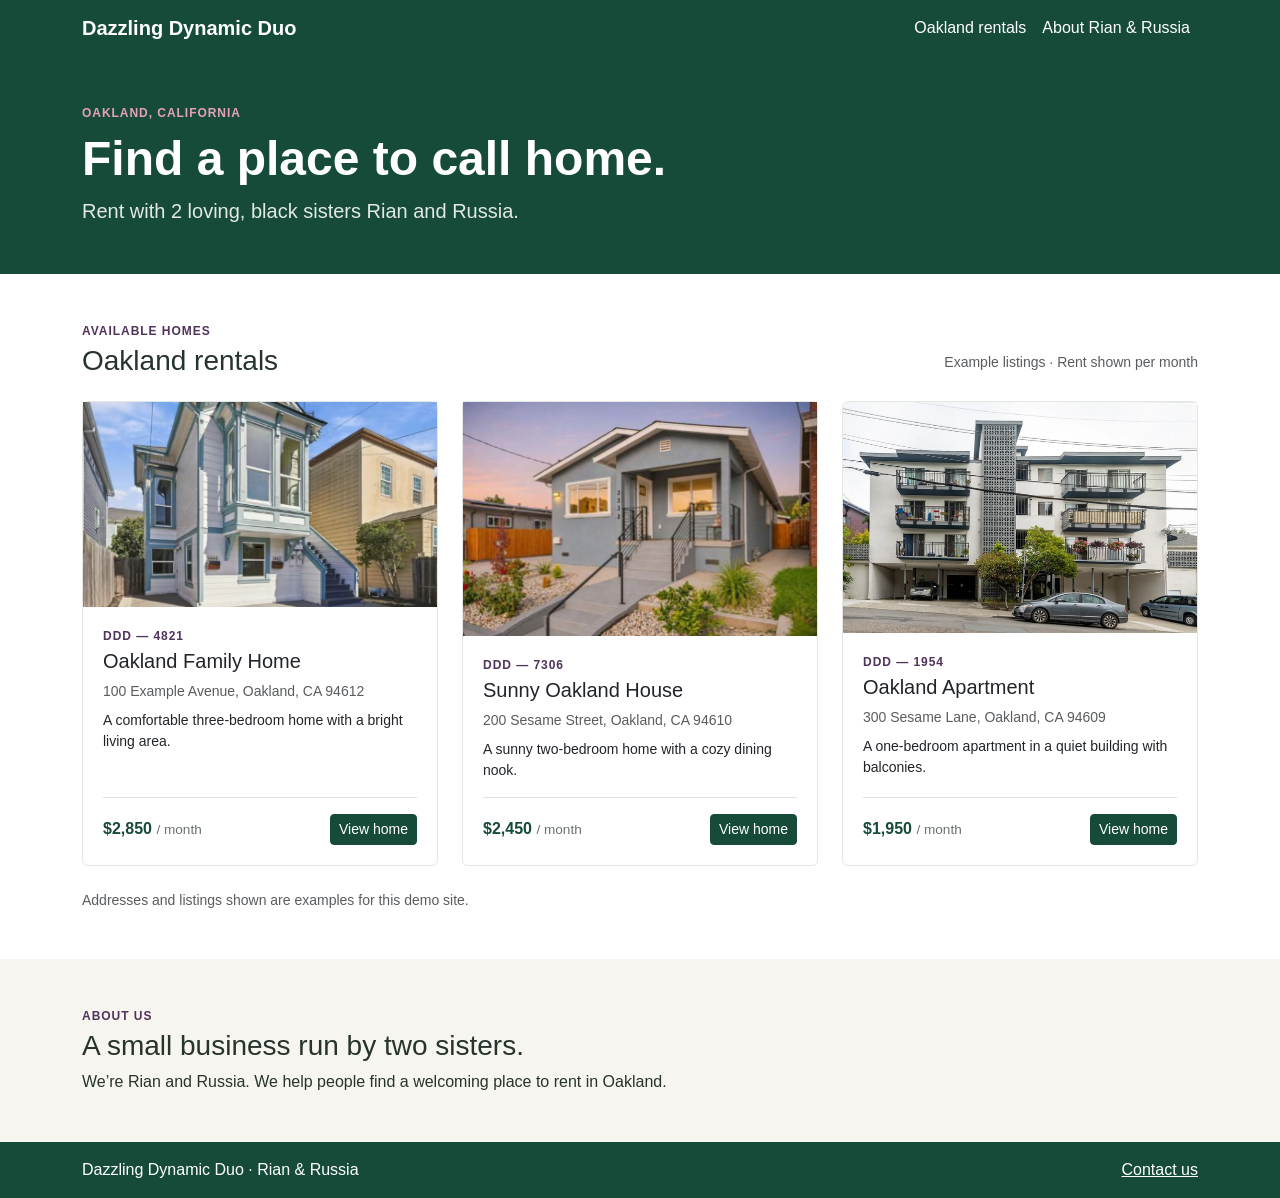
==== index.html @ 0c5ea636 "first draft" ====
<!doctype html>
<html lang="en">
<head>
  <meta charset="utf-8">
  <meta name="viewport" content="width=device-width, initial-scale=1">
  <title>Dazzling Dynamic Duo | Oakland Homes for Rent</title>
  <link href="https://cdn.jsdelivr.net/npm/bootstrap@5.3.3/dist/css/bootstrap.min.css" rel="stylesheet">
  <link rel="stylesheet" href="style.css">
</head>
<body>
  <nav class="navbar navbar-expand-lg navbar-dark site-nav">
    <div class="container">
      <a class="navbar-brand fw-bold" href="index.html">Dazzling Dynamic Duo</a>
      <button class="navbar-toggler" type="button" data-bs-toggle="collapse" data-bs-target="#mainNav" aria-controls="mainNav" aria-expanded="false" aria-label="Toggle navigation"><span class="navbar-toggler-icon"></span></button>
      <div class="collapse navbar-collapse" id="mainNav">
        <div class="navbar-nav ms-auto">
          <a class="nav-link" href="#homes">Oakland rentals</a>
          <a class="nav-link" href="#about">About Rian &amp; Russia</a>
        </div>
      </div>
    </div>
  </nav>

  <main>
    <header class="intro">
      <div class="container py-5">
        <p class="eyebrow mb-2">OAKLAND, CALIFORNIA</p>
        <h1 class="display-5 fw-bold">Find a place to call home.</h1>
        <p class="lead mb-0">Rent with 2 loving, black sisters Rian and Russia.</p>
      </div>
    </header>

    <section class="container py-5" id="homes">
      <div class="d-flex flex-wrap justify-content-between align-items-end gap-2 mb-4">
        <div><p class="eyebrow mb-1">AVAILABLE HOMES</p><h2 class="h3 mb-0">Oakland rentals</h2></div>
        <p class="small text-muted mb-1">Example listings · Rent shown per month</p>
      </div>
      <div class="row g-4">
        <article class="col-md-6 col-lg-4">
          <div class="card listing-card h-100">
            <div class="home-photo"><img src="assets/property-4821.png" alt="Oakland two-story house with exterior stairs"></div>
            <div class="card-body d-flex flex-column">
              <p class="eyebrow mb-1">DDD — 4821</p>
              <h3 class="h5">Oakland Family Home</h3>
              <p class="text-muted small mb-2">100 Example Avenue, Oakland, CA 94612</p>
              <p class="small">A comfortable three-bedroom home with a bright living area.</p>
              <div class="d-flex justify-content-between align-items-center mt-auto pt-3 border-top">
                <strong class="rent">$2,850 <span>/ month</span></strong>
                <a class="btn btn-primary btn-sm" href="property-4821.html">View home</a>
              </div>
            </div>
          </div>
        </article>
        <article class="col-md-6 col-lg-4">
          <div class="card listing-card h-100">
            <div class="home-photo"><img src="assets/property-7306.png" alt="Oakland single-story home with a front porch"></div>
            <div class="card-body d-flex flex-column">
              <p class="eyebrow mb-1">DDD — 7306</p>
              <h3 class="h5">Sunny Oakland House</h3>
              <p class="text-muted small mb-2">200 Sesame Street, Oakland, CA 94610</p>
              <p class="small">A sunny two-bedroom home with a cozy dining nook.</p>
              <div class="d-flex justify-content-between align-items-center mt-auto pt-3 border-top">
                <strong class="rent">$2,450 <span>/ month</span></strong>
                <a class="btn btn-primary btn-sm" href="property-7306.html">View home</a>
              </div>
            </div>
          </div>
        </article>
        <article class="col-md-6 col-lg-4">
          <div class="card listing-card h-100">
            <div class="home-photo"><img src="assets/property-1954.png" alt="Oakland apartment building with balconies"></div>
            <div class="card-body d-flex flex-column">
              <p class="eyebrow mb-1">DDD — 1954</p>
              <h3 class="h5">Oakland Apartment</h3>
              <p class="text-muted small mb-2">300 Sesame Lane, Oakland, CA 94609</p>
              <p class="small">A one-bedroom apartment in a quiet building with balconies.
              </p>
              <div class="d-flex justify-content-between align-items-center mt-auto pt-3 border-top">
                <strong class="rent">$1,950 <span>/ month</span></strong>
                <a class="btn btn-primary btn-sm" href="property-1954.html">View home</a>
              </div>
            </div>
          </div>
        </article>
      </div>
      <p class="small text-muted mt-4 mb-0">Addresses and listings shown are examples for this demo site.</p>
    </section>

    <section class="about-section py-5" id="about">
      <div class="container">
        <p class="eyebrow mb-1">ABOUT US</p>
        <h2 class="h3">A small business run by two sisters.</h2>
        <p class="mb-0">We’re Rian and Russia. We help people find a welcoming place to rent in Oakland.</p>
      </div>
    </section>
  </main>

  <footer class="site-footer py-3">
    <div class="container d-flex flex-wrap justify-content-between gap-2">
      <span>Dazzling Dynamic Duo · Rian &amp; Russia</span>
      <a href="mailto:hello@dazzlingdynamicduo.com">Contact us</a>
    </div>
  </footer>
  <script src="https://cdn.jsdelivr.net/npm/bootstrap@5.3.3/dist/js/bootstrap.bundle.min.js"></script>
</body>
</html>
---- style.css ----
:root {
  --forest: #164b3a;
  --plum: #50335b;
  --pink: #e6a2b5;
  --cream: #f7f5ef;
}

body {
  color: #27332d;
  font-family: Arial, Helvetica, sans-serif;
}

.site-nav {
  background: var(--forest);
}

.site-nav .navbar-brand,
.site-nav .nav-link {
  color: #fff;
}

.intro {
  color: #fff;
  background: var(--forest);
}

.intro .lead {
  color: #e2e9e3;
}

.eyebrow {
  color: var(--plum);
  font-size: .75rem;
  font-weight: 700;
  letter-spacing: .08em;
  text-transform: uppercase;
}

.intro .eyebrow {
  color: var(--pink);
}

.listing-card {
  border-color: #e4e6e1;
}

.listing-card .card-body {
  padding: 1.25rem;
}

.home-photo {
  display: grid;
  min-height: 205px;
  place-items: center;
  overflow: hidden;
  color: var(--forest);
  background: linear-gradient(135deg, #e8eee8, #f3e8ec);
  font-size: .9rem;
  font-weight: 700;
}

.home-photo img {
  display: block;
  width: 100%;
  height: 100%;
  min-height: inherit;
  object-fit: cover;
}

.home-photo-large {
  min-height: 340px;
}

.rent {
  color: var(--forest);
  white-space: nowrap;
}

.rent span {
  color: #68736c;
  font-size: .85rem;
  font-weight: 400;
}

.btn-primary {
  border-color: var(--forest);
  background: var(--forest);
}

.btn-primary:hover,
.btn-primary:focus {
  border-color: #10392c;
  background: #10392c;
}

.about-section {
  background: var(--cream);
}

.home-facts {
  display: flex;
  flex-wrap: wrap;
  gap: .6rem 1.5rem;
  padding-left: 1.1rem;
}

.inquiry-card {
  padding: 1.25rem;
  border: 1px solid #e4e6e1;
  border-top: 4px solid var(--pink);
  border-radius: .4rem;
}

.form-note {
  color: var(--forest);
  font-size: .85rem;
}

.site-footer {
  color: #fff;
  background: var(--forest);
}

.site-footer a {
  color: #fff;
}

@media (max-width: 575.98px) {
  .home-photo-large {
    min-height: 230px;
  }
}
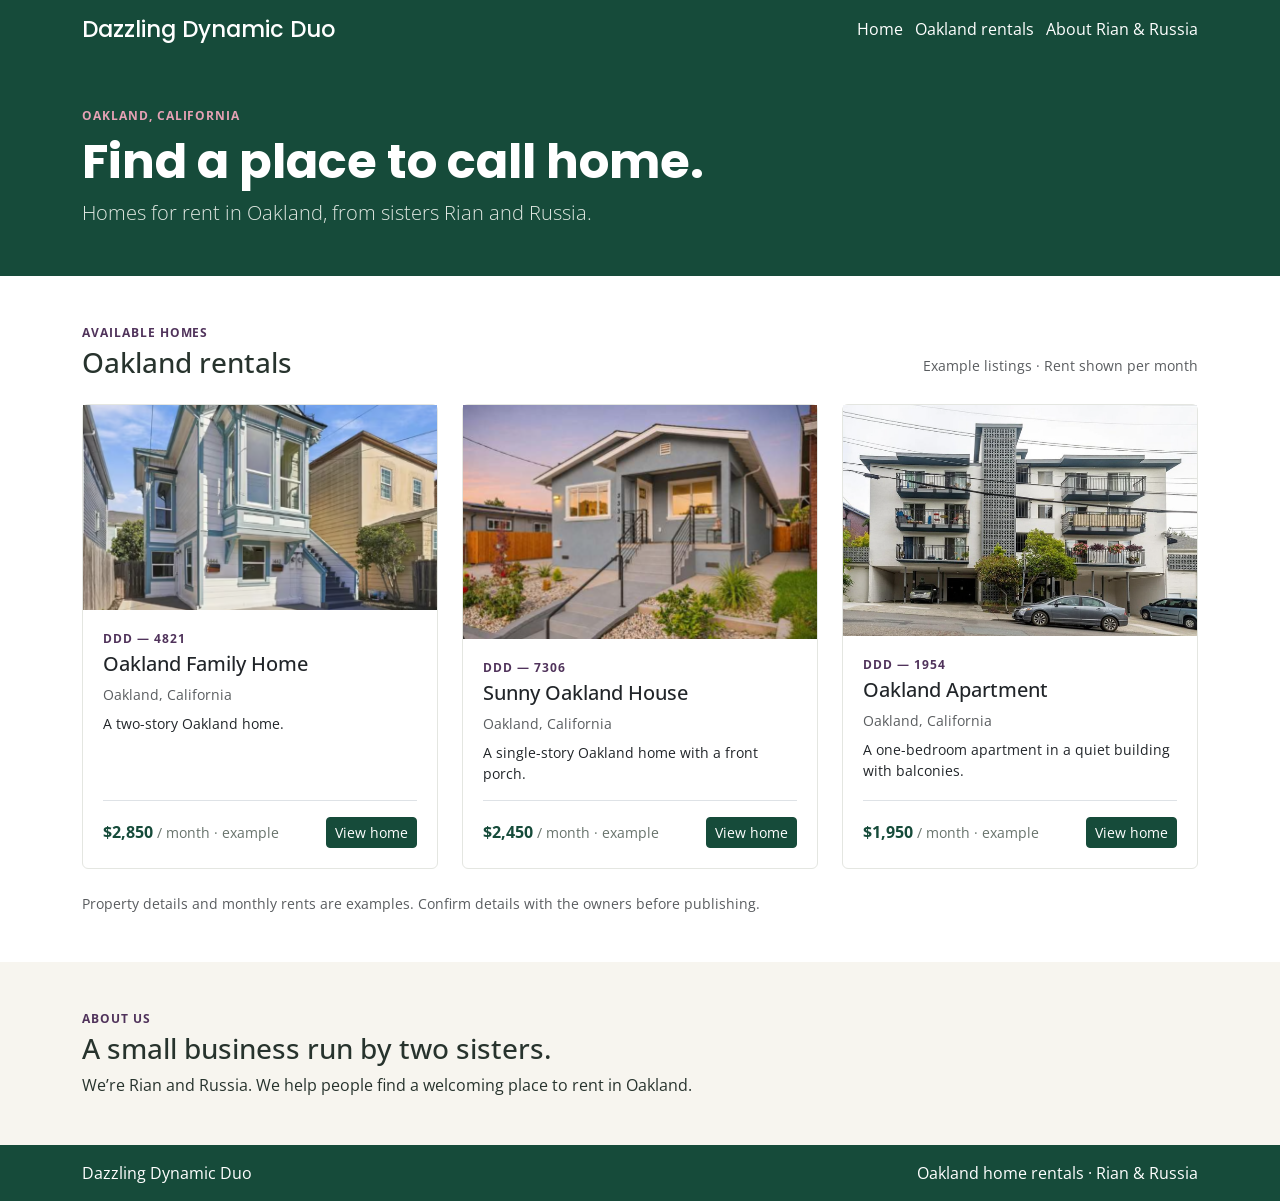
==== commit 258ee200: "first draft" ====
--- a/index.html
+++ b/index.html
@@ -4,29 +4,28 @@
   <meta charset="utf-8">
   <meta name="viewport" content="width=device-width, initial-scale=1">
   <title>Dazzling Dynamic Duo | Oakland Homes for Rent</title>
+  <link href="https://fonts.googleapis.com/css2?family=Open+Sans:wght@400;600;700&family=Poppins:wght@400;600;700&display=swap" rel="stylesheet">
   <link href="https://cdn.jsdelivr.net/npm/bootstrap@5.3.3/dist/css/bootstrap.min.css" rel="stylesheet">
   <link rel="stylesheet" href="style.css">
 </head>
 <body>
-  <nav class="navbar navbar-expand-lg navbar-dark site-nav">
+  <header class="site-header">
     <div class="container">
-      <a class="navbar-brand fw-bold" href="index.html">Dazzling Dynamic Duo</a>
-      <button class="navbar-toggler" type="button" data-bs-toggle="collapse" data-bs-target="#mainNav" aria-controls="mainNav" aria-expanded="false" aria-label="Toggle navigation"><span class="navbar-toggler-icon"></span></button>
-      <div class="collapse navbar-collapse" id="mainNav">
-        <div class="navbar-nav ms-auto">
-          <a class="nav-link" href="#homes">Oakland rentals</a>
-          <a class="nav-link" href="#about">About Rian &amp; Russia</a>
-        </div>
-      </div>
+      <h1 id="site-title"><a href="index.html">Dazzling Dynamic Duo</a></h1>
+      <nav aria-label="Main navigation">
+        <a href="index.html" class="nav-link">Home</a>
+        <a href="index.html#homes" class="nav-link">Oakland rentals</a>
+        <a href="index.html#about" class="nav-link">About Rian &amp; Russia</a>
+      </nav>
     </div>
-  </nav>
+  </header>
 
   <main>
     <header class="intro">
       <div class="container py-5">
         <p class="eyebrow mb-2">OAKLAND, CALIFORNIA</p>
         <h1 class="display-5 fw-bold">Find a place to call home.</h1>
-        <p class="lead mb-0">Rent with 2 loving, black sisters Rian and Russia.</p>
+        <p class="lead mb-0">Homes for rent in Oakland, from sisters Rian and Russia.</p>
       </div>
     </header>
 
@@ -42,10 +41,10 @@
             <div class="card-body d-flex flex-column">
               <p class="eyebrow mb-1">DDD — 4821</p>
               <h3 class="h5">Oakland Family Home</h3>
-              <p class="text-muted small mb-2">100 Example Avenue, Oakland, CA 94612</p>
-              <p class="small">A comfortable three-bedroom home with a bright living area.</p>
+              <p class="text-muted small mb-2">Oakland, California</p>
+              <p class="small">A two-story Oakland home.</p>
               <div class="d-flex justify-content-between align-items-center mt-auto pt-3 border-top">
-                <strong class="rent">$2,850 <span>/ month</span></strong>
+                <strong class="rent">$2,850 <span>/ month · example</span></strong>
                 <a class="btn btn-primary btn-sm" href="property-4821.html">View home</a>
               </div>
             </div>
@@ -57,10 +56,10 @@
             <div class="card-body d-flex flex-column">
               <p class="eyebrow mb-1">DDD — 7306</p>
               <h3 class="h5">Sunny Oakland House</h3>
-              <p class="text-muted small mb-2">200 Sesame Street, Oakland, CA 94610</p>
-              <p class="small">A sunny two-bedroom home with a cozy dining nook.</p>
+              <p class="text-muted small mb-2">Oakland, California</p>
+              <p class="small">A single-story Oakland home with a front porch.</p>
               <div class="d-flex justify-content-between align-items-center mt-auto pt-3 border-top">
-                <strong class="rent">$2,450 <span>/ month</span></strong>
+                <strong class="rent">$2,450 <span>/ month · example</span></strong>
                 <a class="btn btn-primary btn-sm" href="property-7306.html">View home</a>
               </div>
             </div>
@@ -72,18 +71,18 @@
             <div class="card-body d-flex flex-column">
               <p class="eyebrow mb-1">DDD — 1954</p>
               <h3 class="h5">Oakland Apartment</h3>
-              <p class="text-muted small mb-2">300 Sesame Lane, Oakland, CA 94609</p>
+              <p class="text-muted small mb-2">Oakland, California</p>
               <p class="small">A one-bedroom apartment in a quiet building with balconies.
               </p>
               <div class="d-flex justify-content-between align-items-center mt-auto pt-3 border-top">
-                <strong class="rent">$1,950 <span>/ month</span></strong>
+                <strong class="rent">$1,950 <span>/ month · example</span></strong>
                 <a class="btn btn-primary btn-sm" href="property-1954.html">View home</a>
               </div>
             </div>
           </div>
         </article>
       </div>
-      <p class="small text-muted mt-4 mb-0">Addresses and listings shown are examples for this demo site.</p>
+      <p class="small text-muted mt-4 mb-0">Property details and monthly rents are examples. Confirm details with the owners before publishing.</p>
     </section>
 
     <section class="about-section py-5" id="about">
@@ -95,12 +94,7 @@
     </section>
   </main>
 
-  <footer class="site-footer py-3">
-    <div class="container d-flex flex-wrap justify-content-between gap-2">
-      <span>Dazzling Dynamic Duo · Rian &amp; Russia</span>
-      <a href="mailto:hello@dazzlingdynamicduo.com">Contact us</a>
-    </div>
-  </footer>
+  <footer class="site-footer py-3"><div class="container d-flex flex-wrap justify-content-between gap-2"><a href="index.html">Dazzling Dynamic Duo</a><span>Oakland home rentals · Rian &amp; Russia</span></div></footer>
   <script src="https://cdn.jsdelivr.net/npm/bootstrap@5.3.3/dist/js/bootstrap.bundle.min.js"></script>
 </body>
 </html>
--- a/style.css
+++ b/style.css
@@ -7,16 +7,46 @@
 
 body {
   color: #27332d;
-  font-family: Arial, Helvetica, sans-serif;
+  font-family: "Open Sans", sans-serif;
 }
 
-.site-nav {
+h1 {
+  font-family: "Poppins", sans-serif;
+}
+
+.site-header {
+  padding: 1rem 0;
   background: var(--forest);
 }
 
-.site-nav .navbar-brand,
-.site-nav .nav-link {
+.site-header .container {
+  display: flex;
+  flex-wrap: wrap;
+  align-items: center;
+  justify-content: space-between;
+  gap: .75rem 2rem;
+}
+
+#site-title {
+  margin: 0;
+  font-size: 1.4rem;
+}
+
+#site-title a,
+.site-header .nav-link {
   color: #fff;
+  text-decoration: none;
+}
+
+.site-header nav {
+  display: flex;
+  flex-wrap: wrap;
+  gap: .25rem .75rem;
+}
+
+.site-header .nav-link:hover,
+.site-footer a:hover {
+  color: var(--pink);
 }
 
 .intro {
@@ -123,6 +153,7 @@
 
 .site-footer a {
   color: #fff;
+  text-decoration: none;
 }
 
 @media (max-width: 575.98px) {
